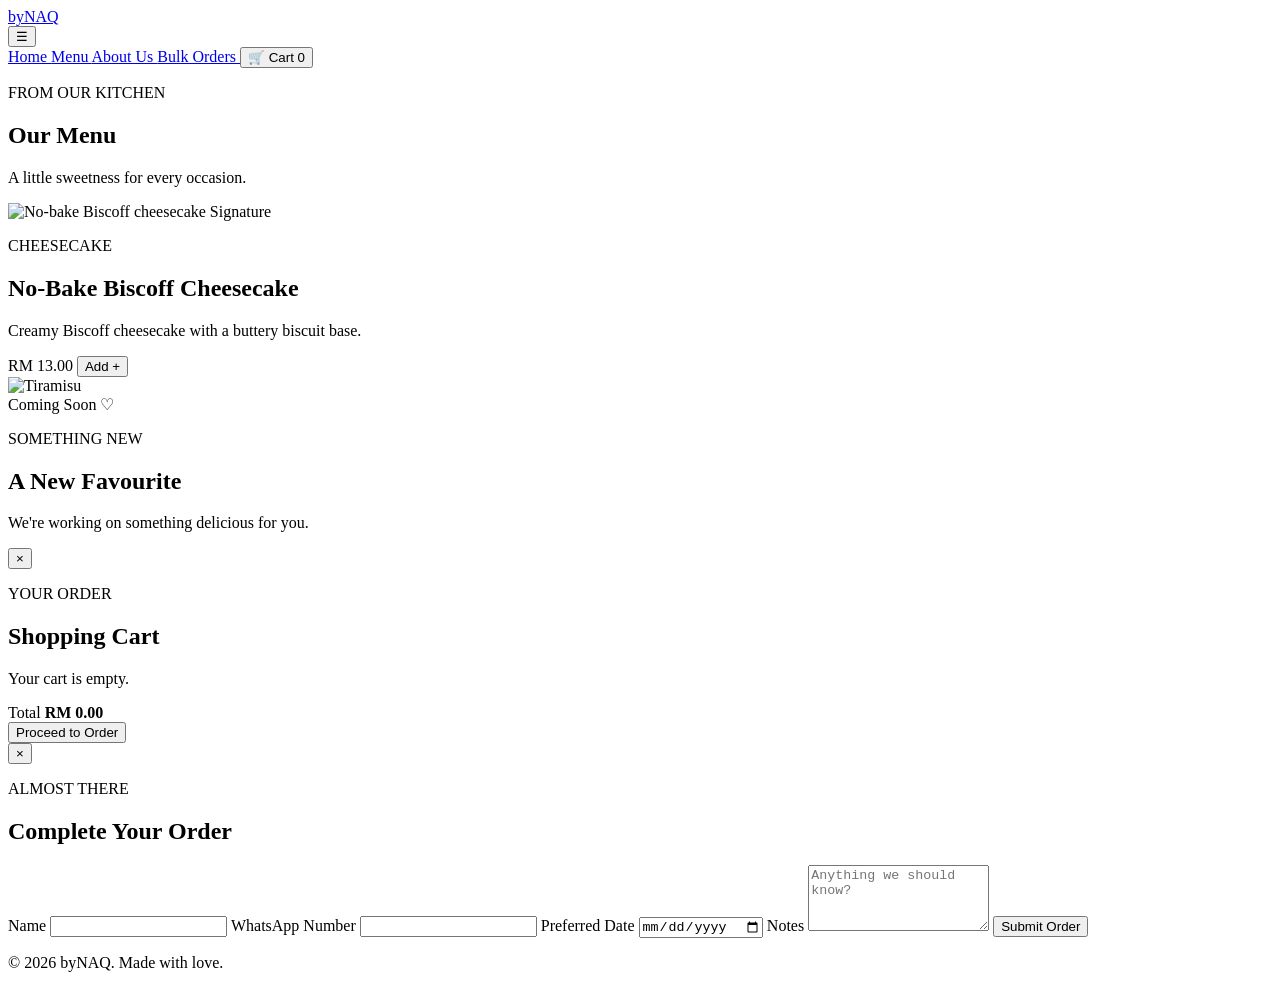
==== menu.html @ 0aefb255 "Add files via upload" ====
<!DOCTYPE html>
<html lang="en">

<head>

    <meta charset="UTF-8">

    <meta name="viewport"
          content="width=device-width, initial-scale=1.0">

    <meta name="description"
          content="Browse our homemade desserts and place an order.">

    <title>Menu | byNAQ</title>

    <link rel="stylesheet"
          href="css/style.css">

    <link rel="preconnect"
          href="https://fonts.googleapis.com">

    <link rel="preconnect"
          href="https://fonts.gstatic.com"
          crossorigin>

    <link href="https://fonts.googleapis.com/css2?family=DM+Serif+Display&family=Montserrat:wght@400;500;600&family=Playfair+Display:ital,wght@0,500;1,500&display=swap"
          rel="stylesheet">

</head>


<body>


<header class="navbar">

    <div class="logo">
        <a href="index.html">byNAQ</a>
    </div>

    <button class="menu-toggle"
            id="menuToggle">
        ☰
    </button>

    <nav id="navMenu">

        <a href="index.html">
            Home
        </a>

        <a href="menu.html"
           class="active">
            Menu
        </a>

        <a href="about.html">
            About Us
        </a>

        <a href="bulk-order.html">
            Bulk Orders
        </a>

        <button class="cart-button"
                onclick="openCart()">

            🛒 Cart
            <span id="cartCount">0</span>

        </button>

    </nav>

</header>


<!-- PAGE HEADER -->

<section class="page-header">

    <p class="eyebrow">
        FROM OUR KITCHEN
    </p>

    <h1>
        Our Menu
    </h1>

    <p>
        A little sweetness for every occasion.
    </p>

</section>


<!-- PRODUCTS -->

<section class="menu-section section">

    <div class="product-grid">


        <!-- PRODUCT 1 -->

        <article class="product-card">

            <div class="product-image">

                <img src="images/cake1.jpeg"
                     alt="No-bake Biscoff cheesecake">

                <span class="product-tag">
                    Signature
                </span>

            </div>


            <div class="product-info">

                <p class="product-category">
                    CHEESECAKE
                </p>

                <h2>
                    No-Bake Biscoff Cheesecake
                </h2>

                <p>
                    Creamy Biscoff cheesecake
                    with a buttery biscuit base.
                </p>


                <div class="product-bottom">

                    <span class="product-price">
                        RM 13.00
                    </span>

                    <button class="add-cart"
                            onclick="addToCart(
                            'No-Bake Biscoff Cheesecake',
                            13.00
                            )">

                        Add +

                    </button>

                </div>

            </div>

        </article>


        <!-- FUTURE PRODUCT -->

        <article class="product-card coming-soon">

            <div class="product-image">

                <div class="coming-soon-text">
                  <img src="images/tiramisu.jpeg" alt="Tiramisu">
                </div> 

                <span class="product-tag">
                     Coming Soon ♡
                </span>

            </div>


            <div class="product-info">

                <p class="product-category">
                    SOMETHING NEW
                </p>

                <h2>
                    A New Favourite
                </h2>

                <p>
                    We're working on something
                    delicious for you.
                </p>

            </div>

        </article>


    </div>

</section>


<!-- CART -->

<div id="cartModal"
     class="modal">

    <div class="modal-content cart-content">

        <button class="modal-close"
                onclick="closeCart()">
            ×
        </button>

        <p class="eyebrow">
            YOUR ORDER
        </p>

        <h2>
            Shopping Cart
        </h2>


        <div id="cartItems">

            <p class="empty-cart">
                Your cart is empty.
            </p>

        </div>


        <div class="cart-total">

            <span>
                Total
            </span>

            <strong id="cartTotal">
                RM 0.00
            </strong>

        </div>


        <button class="btn btn-primary full-width"
                onclick="checkout()">

            Proceed to Order

        </button>

    </div>

</div>


<!-- ORDER MODAL -->

<div id="orderModal"
     class="modal">

    <div class="modal-content">

        <button class="modal-close"
                onclick="closeOrder()">
            ×
        </button>

        <p class="eyebrow">
            ALMOST THERE
        </p>

        <h2>
            Complete Your Order
        </h2>

        <form id="orderForm">

            <label>
                Name
            </label>

            <input type="text"
                   id="customerName"
                   required>


            <label>
                WhatsApp Number
            </label>

            <input type="tel"
                   id="customerPhone"
                   required>


            <label>
                Preferred Date
            </label>

            <input type="date"
                   id="orderDate"
                   required>


            <label>
                Notes
            </label>

            <textarea id="orderNotes"
                      rows="4"
                      placeholder="Anything we should know?"></textarea>


            <button type="submit"
                    class="btn btn-primary">

                Submit Order

            </button>

        </form>

    </div>

</div>


<footer>

    <div class="footer-bottom">

        <p>
            © 2026 byNAQ. Made with love.
        </p>

    </div>

</footer>


<script src="js/script.js"></script>

</body>
</html>
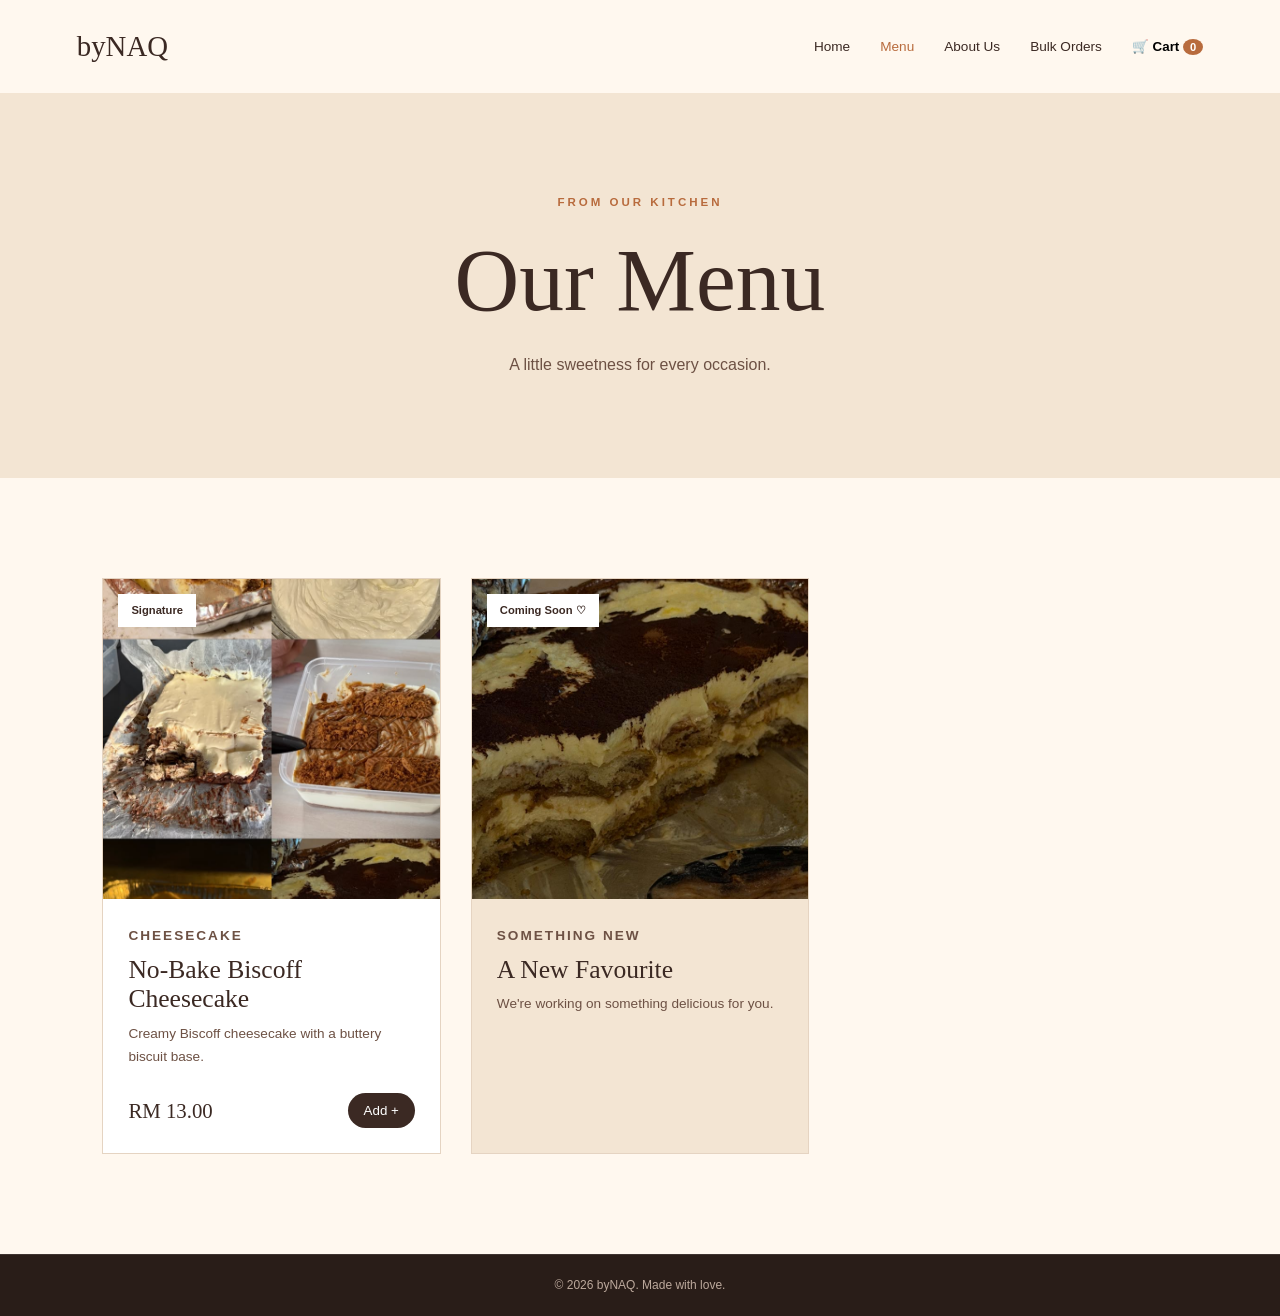
==== commit 5500434b: "Fix HTML formatting and update product image" ====
--- a/menu.html
+++ b/menu.html
@@ -108,7 +108,7 @@
 
             <div class="product-image">
 
-                <img src="images/cake1.jpeg"
+                <img src="images/collage1.jpeg"
                      alt="No-bake Biscoff cheesecake">
 
                 <span class="product-tag">
--- a/css/style.css
+++ b/css/style.css
@@ -0,0 +1,1379 @@
+
+/* =========================================
+   GLOBAL
+========================================= */
+
+* {
+    margin: 0;
+    padding: 0;
+    box-sizing: border-box;
+}
+
+:root {
+
+    --cream: #fff8ef;
+    --cream-dark: #f3e5d3;
+
+    --brown: #3b2923;
+    --brown-light: #6d5144;
+
+    --caramel: #b86b3d;
+    --caramel-dark: #92512d;
+
+    --white: #ffffff;
+
+    --border: #e5d4c2;
+
+}
+
+html {
+    scroll-behavior: smooth;
+}
+
+body {
+
+    background: var(--cream);
+
+    color: var(--brown);
+
+    font-family: "Montserrat",
+        sans-serif;
+
+    line-height: 1.7;
+
+}
+
+img {
+
+    width: 100%;
+
+    display: block;
+
+    object-fit: cover;
+
+}
+
+a {
+
+    color: inherit;
+
+    text-decoration: none;
+
+}
+
+button,
+input,
+textarea,
+select {
+
+    font-family: inherit;
+
+}
+
+
+/* =========================================
+   NAVIGATION
+========================================= */
+
+.navbar {
+
+    width: 100%;
+
+    padding: 22px 6%;
+
+    display: flex;
+
+    align-items: center;
+
+    justify-content: space-between;
+
+    background: var(--cream);
+
+    position: relative;
+
+    z-index: 100;
+
+}
+
+.logo a {
+
+    font-family:
+        "DM Serif Display",
+        serif;
+
+    font-size: 1.8rem;
+
+}
+
+nav {
+
+    display: flex;
+
+    align-items: center;
+
+    gap: 30px;
+
+}
+
+nav a {
+
+    font-size: 0.85rem;
+
+    font-weight: 500;
+
+    transition: 0.3s;
+
+}
+
+nav a:hover,
+nav a.active {
+
+    color: var(--caramel);
+
+}
+
+.nav-order {
+
+    background: var(--brown);
+
+    color: white !important;
+
+    padding: 10px 20px;
+
+    border-radius: 30px;
+
+}
+
+.menu-toggle {
+
+    display: none;
+
+    border: none;
+
+    background: none;
+
+    font-size: 1.6rem;
+
+    cursor: pointer;
+
+}
+
+
+/* =========================================
+   TYPOGRAPHY
+========================================= */
+
+h1,
+h2,
+h3 {
+
+    font-family:
+        "DM Serif Display",
+        serif;
+
+    font-weight: 400;
+
+    line-height: 1.15;
+
+}
+
+h1 {
+
+    font-size: clamp(
+        3rem,
+        7vw,
+        6rem
+    );
+
+}
+
+h2 {
+
+    font-size: clamp(
+        2.2rem,
+        4vw,
+        4rem
+    );
+
+}
+
+.eyebrow {
+
+    font-size: 0.72rem;
+
+    letter-spacing: 3px;
+
+    font-weight: 600;
+
+    color: var(--caramel);
+
+    margin-bottom: 15px;
+
+}
+
+.section {
+
+    padding: 100px 8%;
+
+}
+
+.section-heading {
+
+    max-width: 700px;
+
+    margin-bottom: 50px;
+
+}
+
+.section-heading p:last-child {
+
+    margin-top: 25px;
+
+    color: var(--brown-light);
+
+}
+
+.center {
+
+    text-align: center;
+
+    margin-left: auto;
+
+    margin-right: auto;
+
+}
+
+
+/* =========================================
+   BUTTONS
+========================================= */
+
+.btn {
+
+    display: inline-block;
+
+    border: none;
+
+    cursor: pointer;
+
+    padding: 14px 26px;
+
+    border-radius: 40px;
+
+    font-weight: 600;
+
+    font-size: 0.85rem;
+
+    transition: 0.3s;
+
+}
+
+.btn-primary {
+
+    background: var(--brown);
+
+    color: white;
+
+}
+
+.btn-primary:hover {
+
+    background: var(--caramel);
+
+    transform: translateY(-2px);
+
+}
+
+.btn-outline {
+
+    border: 1px solid white;
+
+    color: white;
+
+}
+
+.btn-outline:hover {
+
+    background: white;
+
+    color: var(--brown);
+
+}
+
+.btn-light {
+
+    background: white;
+
+    color: var(--brown);
+
+}
+
+.full-width {
+
+    width: 100%;
+
+}
+
+
+/* =========================================
+   HERO
+========================================= */
+
+.hero {
+
+    min-height: 80vh;
+
+    background-image:
+        url("../images/hero.jpg");
+
+    background-size: cover;
+
+    background-position: center;
+
+    position: relative;
+
+    display: flex;
+
+    align-items: center;
+
+}
+
+.hero-overlay {
+
+    position: absolute;
+
+    inset: 0;
+
+    background:
+        linear-gradient(
+            90deg,
+            rgba(45, 29, 22, .78),
+            rgba(45, 29, 22, .25)
+        );
+
+}
+
+.hero-content {
+
+    position: relative;
+
+    z-index: 2;
+
+    max-width: 700px;
+
+    margin-left: 8%;
+
+    color: white;
+
+}
+
+.hero-content > p:not(.eyebrow) {
+
+    max-width: 550px;
+
+    margin: 25px 0 35px;
+
+    font-size: 1.05rem;
+
+}
+
+.hero .eyebrow {
+
+    color: #f4c9a4;
+
+}
+
+.hero-buttons {
+
+    display: flex;
+
+    gap: 15px;
+
+    flex-wrap: wrap;
+
+}
+
+
+/* =========================================
+   INTRO
+========================================= */
+
+.intro {
+
+    text-align: center;
+
+}
+
+.intro .section-heading {
+
+    margin-left: auto;
+
+    margin-right: auto;
+
+}
+
+
+/* =========================================
+   FEATURED
+========================================= */
+
+.featured {
+
+    display: grid;
+
+    grid-template-columns:
+        1fr 1fr;
+
+    gap: 70px;
+
+    align-items: center;
+
+    background: var(--cream-dark);
+
+}
+
+.featured-image img {
+
+    height: 550px;
+
+    border-radius: 4px;
+
+}
+
+.featured-content {
+
+    max-width: 550px;
+
+}
+
+.product-description {
+
+    color: var(--brown-light);
+
+    margin: 25px 0;
+
+}
+
+.price {
+
+    font-family:
+        "Playfair Display",
+        serif;
+
+    font-size: 1.6rem;
+
+    margin-bottom: 20px;
+
+}
+
+.text-link {
+
+    font-weight: 600;
+
+    color: var(--caramel);
+
+}
+
+
+/* =========================================
+   VALUES
+========================================= */
+
+.value-grid {
+
+    display: grid;
+
+    grid-template-columns:
+        repeat(3, 1fr);
+
+    gap: 25px;
+
+}
+
+.value-card {
+
+    text-align: center;
+
+    padding: 35px;
+
+    background: white;
+
+    border: 1px solid var(--border);
+
+}
+
+.value-icon {
+
+    font-size: 2rem;
+
+    margin-bottom: 15px;
+
+}
+
+.value-card h3 {
+
+    font-size: 1.6rem;
+
+    margin-bottom: 12px;
+
+}
+
+.value-card p {
+
+    color: var(--brown-light);
+
+    font-size: 0.9rem;
+
+}
+
+
+/* =========================================
+   REVIEWS
+========================================= */
+
+.reviews {
+
+    background: #f5eadc;
+
+}
+
+.review-grid {
+
+    display: grid;
+
+    grid-template-columns:
+        repeat(3, 1fr);
+
+    gap: 25px;
+
+}
+
+.review-card {
+
+    background: white;
+
+    padding: 30px;
+
+    border: 1px solid var(--border);
+
+}
+
+.review-stars {
+
+    color: var(--caramel);
+
+    letter-spacing: 2px;
+
+    margin-bottom: 15px;
+
+}
+
+.review-text {
+
+    font-family:
+        "Playfair Display",
+        serif;
+
+    font-style: italic;
+
+    margin-bottom: 20px;
+
+}
+
+.review-name {
+
+    font-weight: 600;
+
+    font-size: 0.8rem;
+
+}
+
+.review-button-container {
+
+    text-align: center;
+
+    margin-top: 40px;
+
+}
+
+
+/* =========================================
+   CTA
+========================================= */
+
+.cta {
+
+    padding: 100px 8%;
+
+    text-align: center;
+
+    background: var(--brown);
+
+    color: white;
+
+}
+
+.cta h2 {
+
+    margin-bottom: 30px;
+
+}
+
+
+/* =========================================
+   PAGE HEADER
+========================================= */
+
+.page-header {
+
+    text-align: center;
+
+    padding: 100px 20px;
+
+    background: var(--cream-dark);
+
+}
+
+.page-header p:last-child {
+
+    margin-top: 20px;
+
+    color: var(--brown-light);
+
+}
+
+
+/* =========================================
+   MENU
+========================================= */
+
+.product-grid {
+
+    display: grid;
+
+    grid-template-columns:
+        repeat(3, 1fr);
+
+    gap: 30px;
+
+}
+
+.product-card {
+
+    background: white;
+
+    border: 1px solid var(--border);
+
+}
+
+.product-image {
+
+    height: 320px;
+
+    position: relative;
+
+    overflow: hidden;
+
+}
+
+.product-image img {
+
+    height: 100%;
+
+    transition: transform .5s;
+
+}
+
+.product-card:hover
+.product-image img {
+
+    transform: scale(1.04);
+
+}
+
+.product-tag {
+
+    position: absolute;
+
+    top: 15px;
+
+    left: 15px;
+
+    background: white;
+
+    padding: 7px 13px;
+
+    font-size: .7rem;
+
+    font-weight: 600;
+
+}
+
+.product-info {
+
+    padding: 25px;
+
+}
+
+.product-category {
+
+    color: var(--caramel);
+
+    font-size: .65rem;
+
+    letter-spacing: 2px;
+
+    font-weight: 600;
+
+}
+
+.product-info h2 {
+
+    font-size: 1.6rem;
+
+    margin: 8px 0;
+
+}
+
+.product-info p {
+
+    color: var(--brown-light);
+
+    font-size: .85rem;
+
+}
+
+.product-bottom {
+
+    margin-top: 25px;
+
+    display: flex;
+
+    align-items: center;
+
+    justify-content: space-between;
+
+}
+
+.product-price {
+
+    font-family:
+        "Playfair Display",
+        serif;
+
+    font-size: 1.3rem;
+
+}
+
+.add-cart {
+
+    background: var(--brown);
+
+    color: white;
+
+    border: none;
+
+    border-radius: 30px;
+
+    padding: 10px 16px;
+
+    cursor: pointer;
+
+}
+
+.coming-soon {
+
+    background: var(--cream-dark);
+
+}
+
+.coming-soon .product-image {
+
+    display: flex;
+
+    align-items: center;
+
+    justify-content: center;
+
+}
+
+.coming-soon-text {
+
+    font-family:
+        "Playfair Display",
+        serif;
+
+    font-size: 1.5rem;
+
+}
+
+
+/* =========================================
+   CART
+========================================= */
+
+.cart-button {
+
+    border: none;
+
+    background: none;
+
+    cursor: pointer;
+
+    font-weight: 600;
+
+}
+
+#cartCount {
+
+    background: var(--caramel);
+
+    color: white;
+
+    border-radius: 50%;
+
+    padding: 2px 7px;
+
+    font-size: .7rem;
+
+}
+
+.cart-item {
+
+    display: flex;
+
+    justify-content: space-between;
+
+    padding: 15px 0;
+
+    border-bottom: 1px solid var(--border);
+
+}
+
+.remove-item {
+
+    border: none;
+
+    background: none;
+
+    color: var(--caramel);
+
+    cursor: pointer;
+
+}
+
+.cart-total {
+
+    display: flex;
+
+    justify-content: space-between;
+
+    margin: 25px 0;
+
+    font-size: 1.2rem;
+
+}
+
+.empty-cart {
+
+    padding: 30px 0;
+
+    text-align: center;
+
+    color: var(--brown-light);
+
+}
+
+
+/* =========================================
+   ABOUT
+========================================= */
+
+.story {
+
+    display: grid;
+
+    grid-template-columns:
+        1fr 1fr;
+
+    gap: 80px;
+
+    align-items: center;
+
+}
+
+.story-image img {
+
+    height: 600px;
+
+}
+
+.story-content p:not(.eyebrow):not(.signature) {
+
+    margin: 20px 0;
+
+    color: var(--brown-light);
+
+}
+
+.signature {
+
+    font-family:
+        "Playfair Display",
+        serif;
+
+    font-style: italic;
+
+    font-size: 1.5rem;
+
+    margin-top: 30px;
+
+}
+
+.quote-section {
+
+    background: var(--brown);
+
+    color: white;
+
+    padding: 120px 10%;
+
+    text-align: center;
+
+}
+
+blockquote {
+
+    max-width: 900px;
+
+    margin: auto;
+
+    font-family:
+        "Playfair Display",
+        serif;
+
+    font-size: clamp(
+        2rem,
+        4vw,
+        3.5rem
+    );
+
+    font-style: italic;
+
+}
+
+
+/* =========================================
+   BULK ORDERS
+========================================= */
+
+.bulk-section {
+
+    display: grid;
+
+    grid-template-columns:
+        1fr 1fr;
+
+    gap: 80px;
+
+}
+
+.bulk-info {
+
+    max-width: 550px;
+
+}
+
+.bulk-info > p:not(.eyebrow) {
+
+    color: var(--brown-light);
+
+    margin: 25px 0;
+
+}
+
+.bulk-list {
+
+    margin: 30px 0;
+
+}
+
+.bulk-list div {
+
+    margin: 12px 0;
+
+}
+
+.bulk-list span {
+
+    color: var(--caramel);
+
+    margin-right: 10px;
+
+}
+
+.whatsapp-button {
+
+    display: inline-block;
+
+    background: #4b765d;
+
+    color: white;
+
+    padding: 14px 22px;
+
+    border-radius: 30px;
+
+    font-weight: 600;
+
+}
+
+.bulk-form-container {
+
+    background: white;
+
+    padding: 40px;
+
+    border: 1px solid var(--border);
+
+}
+
+.bulk-form-container h2 {
+
+    font-size: 2rem;
+
+    margin-bottom: 25px;
+
+}
+
+
+/* =========================================
+   FORMS
+========================================= */
+
+form {
+
+    display: flex;
+
+    flex-direction: column;
+
+    gap: 10px;
+
+}
+
+label {
+
+    font-size: .8rem;
+
+    font-weight: 600;
+
+    margin-top: 10px;
+
+}
+
+input,
+textarea,
+select {
+
+    width: 100%;
+
+    border: 1px solid var(--border);
+
+    padding: 13px 15px;
+
+    background: var(--cream);
+
+    color: var(--brown);
+
+    outline: none;
+
+}
+
+input:focus,
+textarea:focus,
+select:focus {
+
+    border-color: var(--caramel);
+
+}
+
+
+/* =========================================
+   MODALS
+========================================= */
+
+.modal {
+
+    display: none;
+
+    position: fixed;
+
+    inset: 0;
+
+    background:
+        rgba(35, 24, 19, .65);
+
+    z-index: 1000;
+
+    padding: 30px;
+
+    overflow-y: auto;
+
+}
+
+.modal.show {
+
+    display: flex;
+
+    align-items: center;
+
+    justify-content: center;
+
+}
+
+.modal-content {
+
+    background: var(--cream);
+
+    width: 100%;
+
+    max-width: 550px;
+
+    padding: 45px;
+
+    position: relative;
+
+}
+
+.modal-close {
+
+    position: absolute;
+
+    right: 20px;
+
+    top: 15px;
+
+    border: none;
+
+    background: none;
+
+    font-size: 2rem;
+
+    cursor: pointer;
+
+    color: var(--brown);
+
+}
+
+
+/* =========================================
+   FOOTER
+========================================= */
+
+footer {
+
+    background: #291d18;
+
+    color: white;
+
+}
+
+.footer-main {
+
+    padding: 70px 8%;
+
+    display: grid;
+
+    grid-template-columns:
+        2fr 1fr 1fr;
+
+    gap: 50px;
+
+}
+
+.footer-brand h3 {
+
+    font-size: 2rem;
+
+    margin-bottom: 10px;
+
+}
+
+.footer-brand p {
+
+    color: #d4c3b7;
+
+}
+
+.footer-links {
+
+    display: flex;
+
+    flex-direction: column;
+
+    gap: 10px;
+
+}
+
+.footer-links h4 {
+
+    margin-bottom: 10px;
+
+}
+
+.footer-links a {
+
+    color: #d4c3b7;
+
+    font-size: .85rem;
+
+}
+
+.footer-bottom {
+
+    border-top:
+        1px solid rgba(255,255,255,.1);
+
+    padding: 20px 8%;
+
+    text-align: center;
+
+    color: #bca99c;
+
+    font-size: .75rem;
+
+}
+
+
+/* =========================================
+   RESPONSIVE
+========================================= */
+
+@media (max-width: 900px) {
+
+    .menu-toggle {
+
+        display: block;
+
+    }
+
+    nav {
+
+        display: none;
+
+        position: absolute;
+
+        top: 100%;
+
+        left: 0;
+
+        width: 100%;
+
+        background: var(--cream);
+
+        flex-direction: column;
+
+        padding: 25px;
+
+        gap: 20px;
+
+        box-shadow:
+            0 10px 20px rgba(0,0,0,.08);
+
+    }
+
+    nav.show {
+
+        display: flex;
+
+    }
+
+    .featured,
+    .story,
+    .bulk-section {
+
+        grid-template-columns: 1fr;
+
+    }
+
+    .value-grid,
+    .review-grid {
+
+        grid-template-columns: 1fr;
+
+    }
+
+    .product-grid {
+
+        grid-template-columns:
+            repeat(2, 1fr);
+
+    }
+
+    .footer-main {
+
+        grid-template-columns: 1fr 1fr;
+
+    }
+
+}
+
+
+@media (max-width: 600px) {
+
+    .section {
+
+        padding: 70px 6%;
+
+    }
+
+    .hero {
+
+        min-height: 75vh;
+
+    }
+
+    .hero-content {
+
+        margin: 0 6%;
+
+    }
+
+    .product-grid {
+
+        grid-template-columns: 1fr;
+
+    }
+
+    .featured-image img,
+    .story-image img {
+
+        height: 400px;
+
+    }
+
+    .footer-main {
+
+        grid-template-columns: 1fr;
+
+    }
+
+    .bulk-form-container {
+
+        padding: 25px;
+
+    }
+
+    .modal {
+
+        padding: 15px;
+
+    }
+
+    .modal-content {
+
+        padding: 30px 22px;
+
+    }
+
+}
